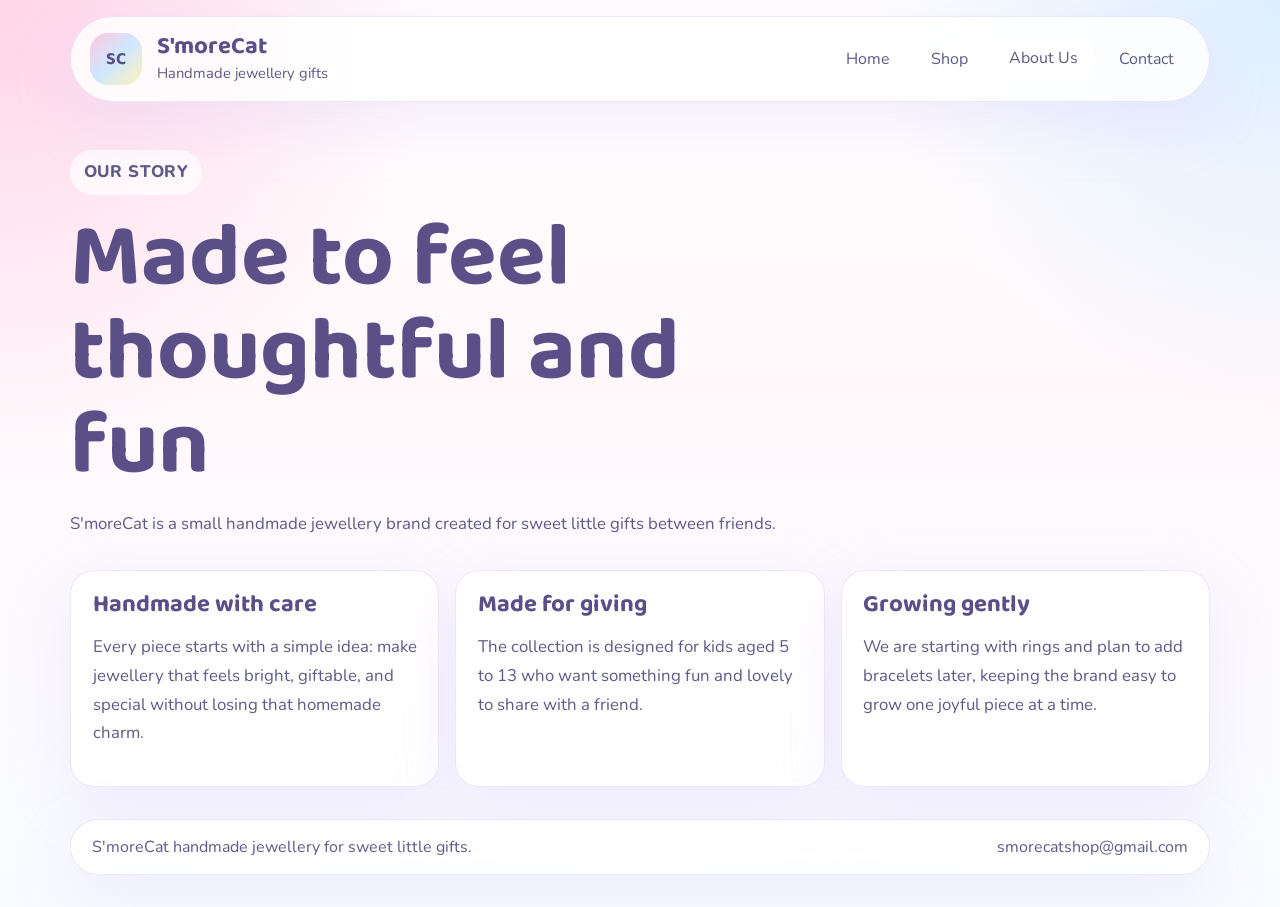
==== about.html @ ceff80d1 "Initial S'moreCat website" ====
<!DOCTYPE html>
<html lang="en">
  <head>
    <meta charset="UTF-8" />
    <meta name="viewport" content="width=device-width, initial-scale=1.0" />
    <title>S'moreCat | About Us</title>
    <meta
      name="description"
      content="Learn about S'moreCat, a handmade jewellery brand for thoughtful little gifts."
    />
    <link rel="preconnect" href="https://fonts.googleapis.com" />
    <link rel="preconnect" href="https://fonts.gstatic.com" crossorigin />
    <link
      href="https://fonts.googleapis.com/css2?family=Baloo+2:wght@500;600;700&family=Nunito:wght@400;500;700;800&display=swap"
      rel="stylesheet"
    />
    <link rel="stylesheet" href="./styles.css" />
  </head>
  <body>
    <div class="page-shell">
      <header class="site-header">
        <a class="brand" href="./index.html" aria-label="S'moreCat home">
          <span class="brand-mark" aria-hidden="true">SC</span>
          <span>
            <strong class="brand-name">S'moreCat</strong>
            <span class="brand-tag">Handmade jewellery gifts</span>
          </span>
        </a>
        <nav class="site-nav" aria-label="Main navigation">
          <a class="nav-link" href="./index.html">Home</a>
          <a class="nav-link" href="./shop.html">Shop</a>
          <a class="nav-link current" href="./about.html">About Us</a>
          <a class="nav-link" href="./contact.html">Contact</a>
        </nav>
      </header>

      <main class="page-main">
        <section class="page-intro">
          <p class="eyebrow">Our story</p>
          <h1>Made to feel thoughtful and fun</h1>
          <p>
            S'moreCat is a small handmade jewellery brand created for sweet little
            gifts between friends.
          </p>
        </section>

        <section class="story-layout">
          <article class="story-card">
            <h2>Handmade with care</h2>
            <p>
              Every piece starts with a simple idea: make jewellery that feels
              bright, giftable, and special without losing that homemade charm.
            </p>
          </article>
          <article class="story-card">
            <h2>Made for giving</h2>
            <p>
              The collection is designed for kids aged 5 to 13 who want something
              fun and lovely to share with a friend.
            </p>
          </article>
          <article class="story-card">
            <h2>Growing gently</h2>
            <p>
              We are starting with rings and plan to add bracelets later, keeping
              the brand easy to grow one joyful piece at a time.
            </p>
          </article>
        </section>
      </main>

      <footer class="site-footer">
        <p>S'moreCat handmade jewellery for sweet little gifts.</p>
        <a href="mailto:smorecatshop@gmail.com">smorecatshop@gmail.com</a>
      </footer>
    </div>
  </body>
</html>
---- styles.css ----
:root {
  --bg: #fffafc;
  --surface: rgba(255, 255, 255, 0.82);
  --surface-strong: #ffffff;
  --text: #5d5a85;
  --heading: #5b4f88;
  --pink: #ffc6df;
  --peach: #ffd9be;
  --yellow: #fff1b8;
  --mint: #c9f4dc;
  --sky: #cfe8ff;
  --lilac: #e5d8ff;
  --border: rgba(146, 132, 208, 0.18);
  --shadow: 0 20px 60px rgba(207, 182, 255, 0.22);
  --radius-xl: 32px;
  --radius-lg: 24px;
  --radius-md: 18px;
  --max-width: 1140px;
}

* {
  box-sizing: border-box;
}

html {
  scroll-behavior: smooth;
}

body {
  margin: 0;
  font-family: "Nunito", sans-serif;
  color: var(--text);
  background:
    radial-gradient(circle at top left, rgba(255, 198, 223, 0.75), transparent 28%),
    radial-gradient(circle at top right, rgba(207, 232, 255, 0.7), transparent 26%),
    linear-gradient(180deg, #fffefe 0%, #fff8fb 42%, #f8fbff 100%);
}

img {
  display: block;
  max-width: 100%;
}

a {
  color: inherit;
  text-decoration: none;
}

button,
input,
textarea {
  font: inherit;
}

.page-shell {
  width: min(calc(100% - 2rem), var(--max-width));
  margin: 0 auto;
  padding: 1rem 0 2rem;
}

.site-header,
.site-footer,
.section-card,
.product-card,
.feature-card,
.story-card,
.contact-card,
.contact-form,
.notice-banner {
  backdrop-filter: blur(18px);
  background: var(--surface);
  border: 1px solid var(--border);
  box-shadow: var(--shadow);
}

.site-header {
  display: flex;
  justify-content: space-between;
  align-items: center;
  gap: 1rem;
  padding: 1rem 1.2rem;
  border-radius: 999px;
  position: sticky;
  top: 1rem;
  z-index: 10;
}

.brand {
  display: inline-flex;
  align-items: center;
  gap: 0.9rem;
}

.brand-mark {
  display: grid;
  place-items: center;
  width: 52px;
  height: 52px;
  border-radius: 18px;
  background: linear-gradient(135deg, var(--pink), var(--sky), var(--yellow));
  color: var(--heading);
  font-family: "Baloo 2", cursive;
  font-size: 1.1rem;
  font-weight: 700;
}

.brand-name,
h1,
h2,
h3 {
  font-family: "Baloo 2", cursive;
  color: var(--heading);
  margin: 0;
  line-height: 1;
}

.brand-name {
  display: block;
  font-size: 1.5rem;
}

.brand-tag {
  display: block;
  margin-top: 0.2rem;
  font-size: 0.92rem;
}

.site-nav {
  display: flex;
  flex-wrap: wrap;
  justify-content: flex-end;
  gap: 0.55rem;
}

.nav-link {
  padding: 0.7rem 1rem;
  border-radius: 999px;
  transition: transform 180ms ease, background 180ms ease;
}

.nav-link:hover,
.nav-link:focus-visible,
.nav-link.current {
  background: rgba(255, 255, 255, 0.95);
  transform: translateY(-1px);
}

.hero,
.page-intro,
.story-layout,
.contact-grid {
  margin-top: 2rem;
}

.hero {
  display: grid;
  grid-template-columns: 1.05fr 0.95fr;
  gap: 1.5rem;
  align-items: center;
  min-height: calc(100vh - 11rem);
}

.hero-copy {
  padding: 1rem 0.25rem 1rem 0.1rem;
}

.eyebrow {
  display: inline-flex;
  margin: 0 0 1rem;
  padding: 0.5rem 0.85rem;
  border-radius: 999px;
  background: rgba(255, 255, 255, 0.72);
  font-size: 0.9rem;
  font-weight: 800;
  letter-spacing: 0.04em;
  text-transform: uppercase;
}

h1 {
  font-size: clamp(3rem, 8vw, 5.6rem);
}

.hero-text,
.page-intro p,
.future-copy,
.product-copy p,
.story-card p,
.feature-card p,
.contact-card p {
  line-height: 1.7;
  font-size: 1.05rem;
}

.hero-actions {
  display: flex;
  flex-wrap: wrap;
  gap: 0.9rem;
  margin: 2rem 0 1rem;
}

.button {
  display: inline-flex;
  align-items: center;
  justify-content: center;
  padding: 0.95rem 1.4rem;
  border: 0;
  border-radius: 999px;
  cursor: pointer;
  font-weight: 800;
  transition: transform 180ms ease, box-shadow 180ms ease;
}

.button:hover,
.button:focus-visible {
  transform: translateY(-2px);
  box-shadow: 0 16px 28px rgba(207, 182, 255, 0.28);
}

.button-primary {
  background: linear-gradient(135deg, var(--pink), var(--lilac));
  color: var(--heading);
}

.button-secondary,
.button-pill {
  background: linear-gradient(135deg, var(--mint), var(--sky));
  color: var(--heading);
}

.hero-note {
  max-width: 36rem;
  margin: 0;
}

.hero-art {
  position: relative;
  padding: 2rem;
  border-radius: var(--radius-xl);
  background:
    radial-gradient(circle at top, rgba(255, 255, 255, 0.95), rgba(255, 255, 255, 0.68)),
    linear-gradient(135deg, rgba(255, 198, 223, 0.32), rgba(207, 232, 255, 0.34));
  border: 1px solid var(--border);
  box-shadow: var(--shadow);
  overflow: hidden;
}

.hero-art::before,
.hero-art::after {
  content: "";
  position: absolute;
  border-radius: 50%;
  filter: blur(10px);
}

.hero-art::before {
  width: 140px;
  height: 140px;
  top: -30px;
  right: -20px;
  background: rgba(255, 214, 190, 0.7);
}

.hero-art::after {
  width: 120px;
  height: 120px;
  left: -24px;
  bottom: -24px;
  background: rgba(201, 244, 220, 0.75);
}

.logo-placeholder {
  position: absolute;
  top: 1.2rem;
  left: 1.2rem;
  padding: 1rem 1.1rem;
  border-radius: 22px;
  background: rgba(255, 255, 255, 0.88);
  border: 1px dashed rgba(146, 132, 208, 0.35);
}

.logo-badge {
  display: inline-block;
  margin-bottom: 0.45rem;
  padding: 0.3rem 0.6rem;
  border-radius: 999px;
  background: var(--yellow);
  font-size: 0.78rem;
  font-weight: 800;
}

.logo-placeholder p {
  margin: 0.35rem 0 0;
}

.section-card,
.notice-banner {
  border-radius: var(--radius-xl);
  padding: 1.5rem;
}

.section-card {
  margin-top: 1.6rem;
}

.section-heading {
  display: grid;
  gap: 0.5rem;
  margin-bottom: 1.25rem;
}

.section-heading h2,
.page-intro h1 {
  line-height: 1.05;
}

.feature-grid,
.product-grid,
.story-layout,
.contact-grid {
  display: grid;
  gap: 1rem;
}

.feature-grid {
  grid-template-columns: repeat(3, minmax(0, 1fr));
}

.feature-card,
.story-card {
  border-radius: var(--radius-lg);
  padding: 1.35rem;
}

.page-main {
  padding-top: 1rem;
}

.page-intro {
  max-width: 45rem;
}

.notice-banner {
  margin-top: 1.2rem;
  background: linear-gradient(135deg, rgba(255, 241, 184, 0.75), rgba(201, 244, 220, 0.65));
}

.notice-banner p {
  margin: 0;
  font-weight: 700;
}

.product-section {
  margin-top: 1.5rem;
}

.product-grid {
  grid-template-columns: repeat(3, minmax(0, 1fr));
}

.product-card {
  border-radius: var(--radius-xl);
  overflow: hidden;
}

.product-card img {
  aspect-ratio: 4 / 3;
  width: 100%;
  object-fit: cover;
  background: linear-gradient(135deg, rgba(255, 214, 190, 0.55), rgba(207, 232, 255, 0.55));
}

.product-copy {
  padding: 1.25rem;
}

.product-copy h3 {
  margin-bottom: 0.75rem;
  font-size: 1.7rem;
}

.future-section {
  margin-top: 1.5rem;
}

.story-layout {
  grid-template-columns: repeat(3, minmax(0, 1fr));
}

.contact-layout {
  padding-bottom: 1rem;
}

.contact-grid {
  grid-template-columns: 0.9fr 1.1fr;
  align-items: start;
}

.contact-card,
.contact-form {
  border-radius: var(--radius-xl);
  padding: 1.5rem;
}

.contact-email {
  display: inline-block;
  margin: 0.6rem 0 0.8rem;
  font-size: 1.2rem;
  font-weight: 800;
  color: var(--heading);
}

.contact-form {
  display: grid;
  gap: 1rem;
}

.contact-form label {
  display: grid;
  gap: 0.45rem;
  font-weight: 700;
}

.contact-form input,
.contact-form textarea {
  width: 100%;
  padding: 0.95rem 1rem;
  border: 1px solid rgba(146, 132, 208, 0.22);
  border-radius: 18px;
  background: rgba(255, 255, 255, 0.86);
  color: var(--text);
}

.contact-form textarea {
  resize: vertical;
}

.site-footer {
  display: flex;
  justify-content: space-between;
  align-items: center;
  gap: 1rem;
  margin-top: 2rem;
  padding: 1rem 1.3rem;
  border-radius: 999px;
}

.site-footer p {
  margin: 0;
}

@media (max-width: 920px) {
  .site-header,
  .hero,
  .feature-grid,
  .product-grid,
  .story-layout,
  .contact-grid,
  .site-footer {
    grid-template-columns: 1fr;
  }

  .site-header,
  .site-footer {
    border-radius: 28px;
  }

  .site-header,
  .site-footer,
  .hero-actions {
    flex-direction: column;
    align-items: stretch;
  }

  .site-nav {
    justify-content: stretch;
  }

  .nav-link {
    text-align: center;
  }

  .hero {
    min-height: auto;
  }
}

@media (max-width: 640px) {
  .page-shell {
    width: min(calc(100% - 1rem), var(--max-width));
    padding-top: 0.5rem;
  }

  .site-header,
  .hero-art,
  .section-card,
  .product-card,
  .story-card,
  .contact-card,
  .contact-form,
  .notice-banner,
  .site-footer {
    border-radius: 24px;
  }

  .logo-placeholder {
    position: static;
    margin-bottom: 1rem;
  }

  h1 {
    font-size: clamp(2.7rem, 12vw, 4rem);
  }

  .product-copy h3 {
    font-size: 1.5rem;
  }
}
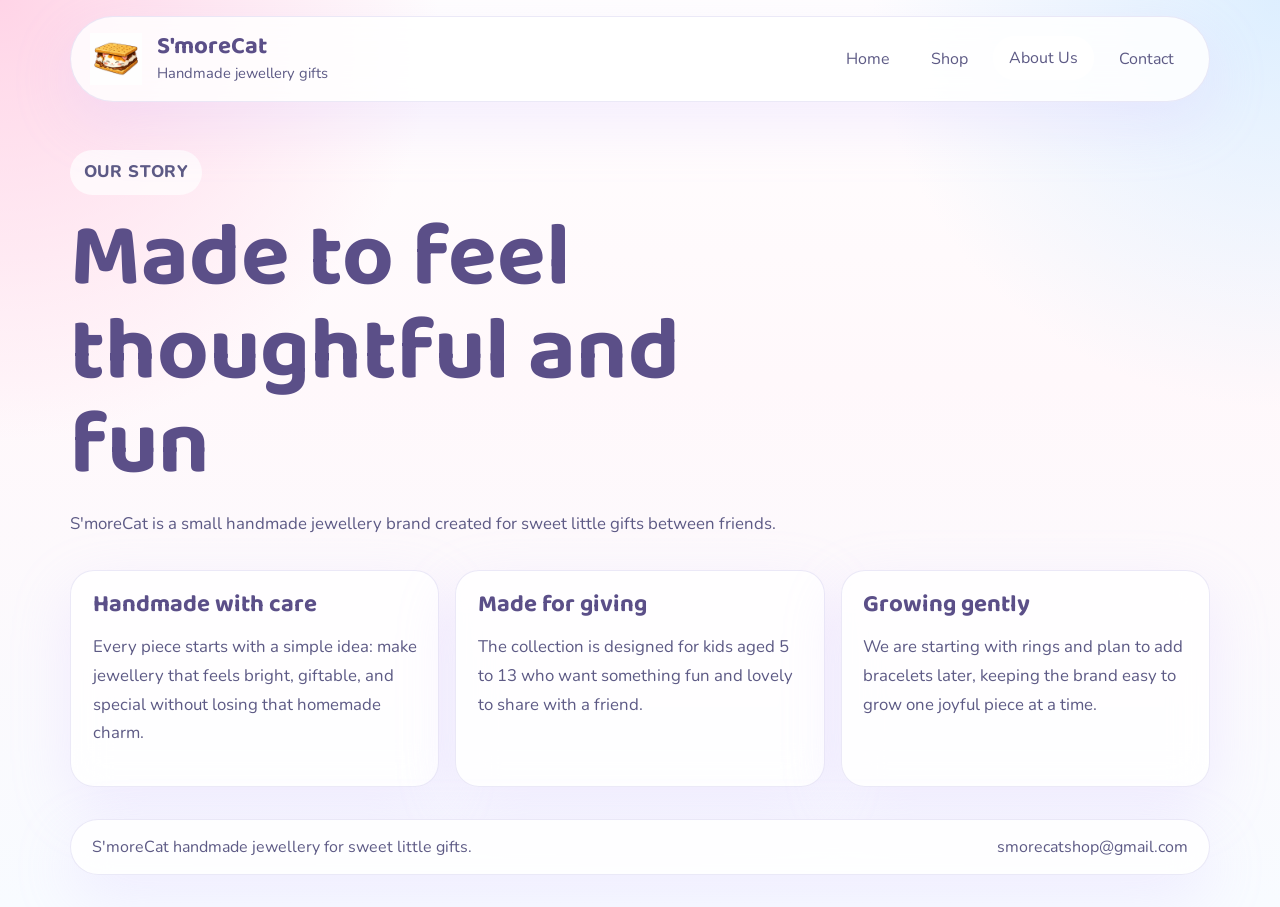
==== commit c332c671: "Add S'moreCat logo branding" ====
--- a/about.html
+++ b/about.html
@@ -20,7 +20,11 @@
     <div class="page-shell">
       <header class="site-header">
         <a class="brand" href="./index.html" aria-label="S'moreCat home">
-          <span class="brand-mark" aria-hidden="true">SC</span>
+          <img
+            class="brand-logo"
+            src="./assets/logo.png"
+            alt="S'moreCat logo"
+          />
           <span>
             <strong class="brand-name">S'moreCat</strong>
             <span class="brand-tag">Handmade jewellery gifts</span>
--- a/styles.css
+++ b/styles.css
@@ -91,17 +91,10 @@
   gap: 0.9rem;
 }
 
-.brand-mark {
-  display: grid;
-  place-items: center;
+.brand-logo {
   width: 52px;
   height: 52px;
-  border-radius: 18px;
-  background: linear-gradient(135deg, var(--pink), var(--sky), var(--yellow));
-  color: var(--heading);
-  font-family: "Baloo 2", cursive;
-  font-size: 1.1rem;
-  font-weight: 700;
+  object-fit: contain;
 }
 
 .brand-name,
@@ -268,28 +261,21 @@
   background: rgba(201, 244, 220, 0.75);
 }
 
-.logo-placeholder {
+.hero-logo-card {
   position: absolute;
   top: 1.2rem;
   left: 1.2rem;
-  padding: 1rem 1.1rem;
-  border-radius: 22px;
+  width: min(46%, 250px);
+  padding: 0.8rem;
+  border-radius: 28px;
   background: rgba(255, 255, 255, 0.88);
-  border: 1px dashed rgba(146, 132, 208, 0.35);
-}
-
-.logo-badge {
-  display: inline-block;
-  margin-bottom: 0.45rem;
-  padding: 0.3rem 0.6rem;
-  border-radius: 999px;
-  background: var(--yellow);
-  font-size: 0.78rem;
-  font-weight: 800;
-}
-
-.logo-placeholder p {
-  margin: 0.35rem 0 0;
+  border: 1px solid rgba(146, 132, 208, 0.18);
+  box-shadow: 0 18px 36px rgba(207, 182, 255, 0.18);
+}
+
+.hero-logo {
+  width: 100%;
+  height: auto;
 }
 
 .section-card,
@@ -502,9 +488,10 @@
     border-radius: 24px;
   }
 
-  .logo-placeholder {
+  .hero-logo-card {
     position: static;
     margin-bottom: 1rem;
+    width: 100%;
   }
 
   h1 {
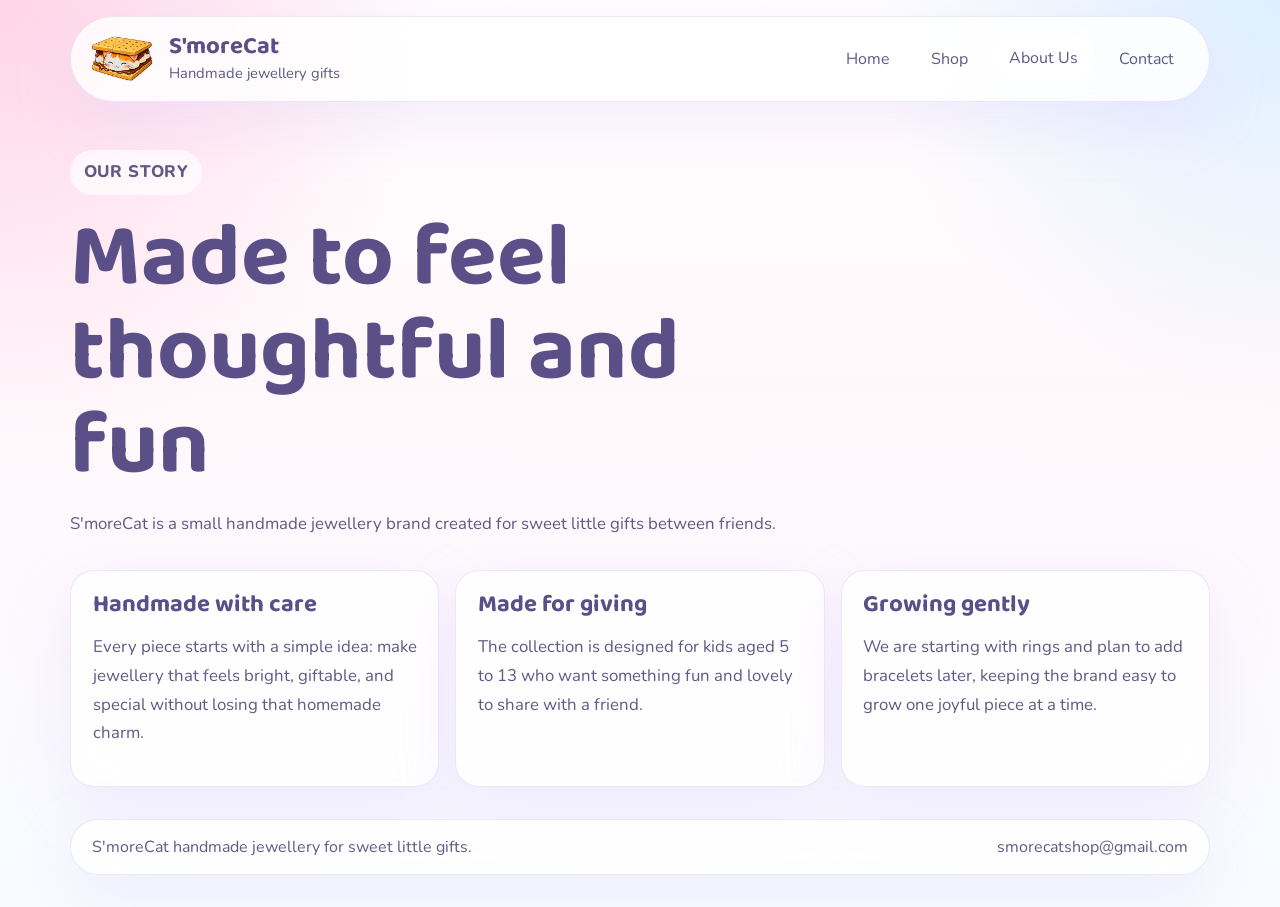
==== commit d636f863: "Use transparent logo asset" ====
--- a/about.html
+++ b/about.html
@@ -22,7 +22,7 @@
         <a class="brand" href="./index.html" aria-label="S'moreCat home">
           <img
             class="brand-logo"
-            src="./assets/logo.png"
+            src="./assets/logo-transparent.png"
             alt="S'moreCat logo"
           />
           <span>
--- a/styles.css
+++ b/styles.css
@@ -92,7 +92,7 @@
 }
 
 .brand-logo {
-  width: 52px;
+  width: 64px;
   height: 52px;
   object-fit: contain;
 }
@@ -266,16 +266,17 @@
   top: 1.2rem;
   left: 1.2rem;
   width: min(46%, 250px);
-  padding: 0.8rem;
   border-radius: 28px;
-  background: rgba(255, 255, 255, 0.88);
-  border: 1px solid rgba(146, 132, 208, 0.18);
+  overflow: hidden;
+  background: rgba(255, 255, 255, 0.72);
+  border: 1px solid rgba(146, 132, 208, 0.12);
   box-shadow: 0 18px 36px rgba(207, 182, 255, 0.18);
 }
 
 .hero-logo {
   width: 100%;
   height: auto;
+  display: block;
 }
 
 .section-card,
